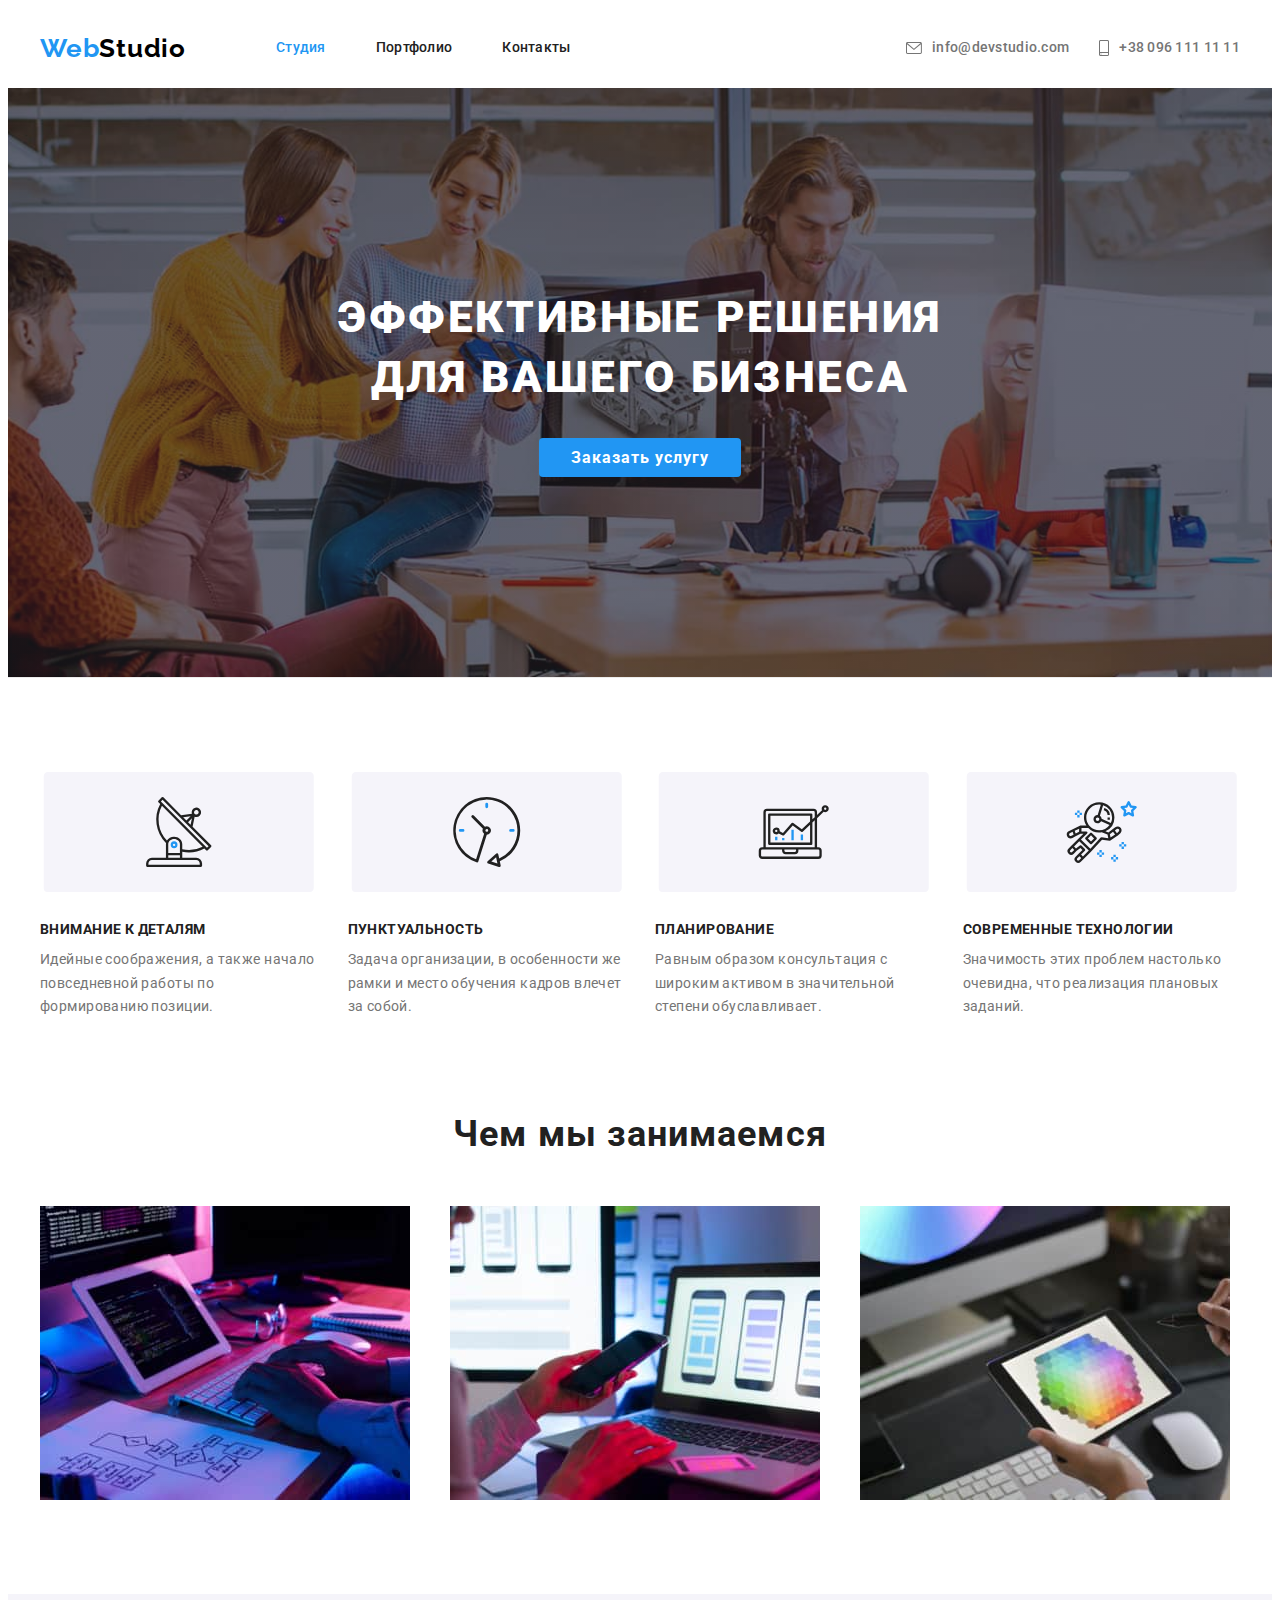
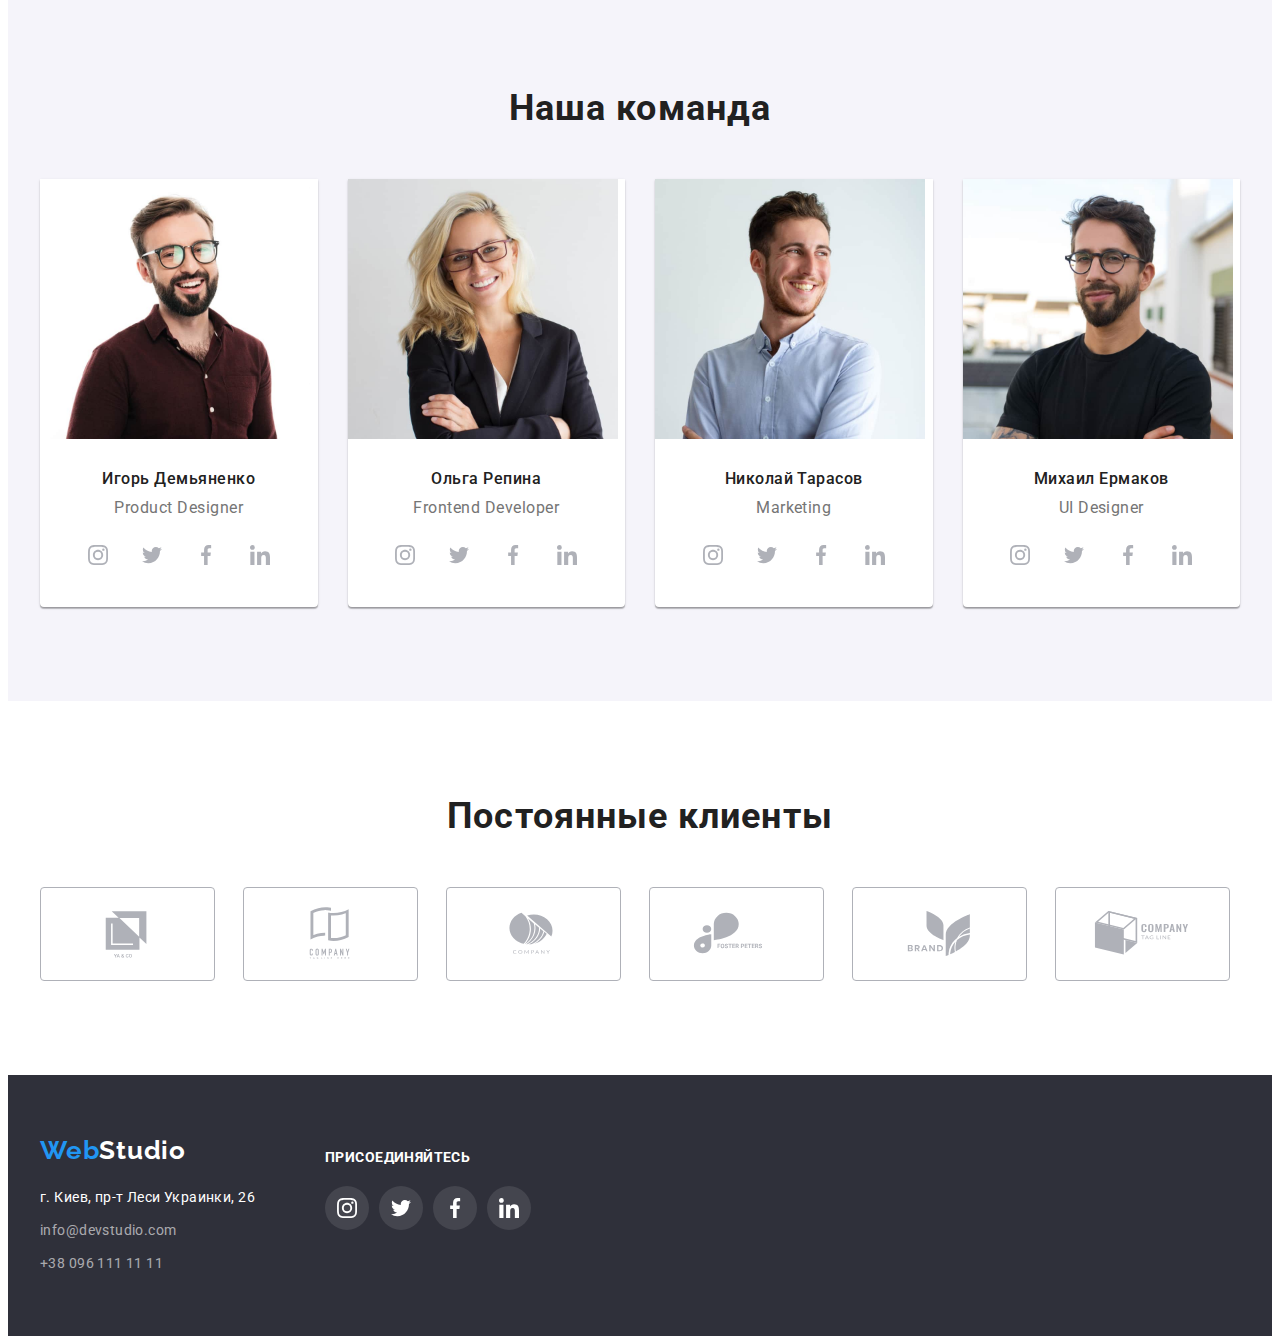
==== index.html @ d2bdb779 "копируем файлы с work 4" ====
<!DOCTYPE html>
<html lang="ru">
  <head>
    <meta charset="UTF-8" />
    <meta http-equiv="X-UA-Compatible" content="IE=edge" />
    <meta name="viewport" content="width=device-width, initial-scale=1.0" />
    <title>WebStudio</title>
    <link rel="preconnect" href="https://fonts.googleapis.com" />
    <link rel="preconnect" href="https://fonts.gstatic.com" crossorigin />
    <link
      href="https://fonts.googleapis.com/css2?family=Raleway:wght@700&family=Roboto:wght@400;500;700;900&display=swap"
      rel="stylesheet"
    />
    <link
      rel="stylesheet"
      href="https://cdnjs.cloudflare.com/ajax/libs/modern-normalize/1.1.0/modern-normalize.min.css"
      integrity="sha512-wpPYUAdjBVSE4KJnH1VR1HeZfpl1ub8YT/NKx4PuQ5NmX2tKuGu6U/JRp5y+Y8XG2tV+wKQpNHVUX03MfMFn9Q=="
      crossorigin="anonymous"
      referrerpolicy="no-referrer"
    />
    <link rel="stylesheet" href="./css/styles.css" />
  </head>
  <body>
    <!--Шапка-->
    <header class="header">
      <div class="container header-nav">
        <nav class="nav">
          <!--Логотип-->
          <a
            class="logo link"
            href="./index.html"
            title="Страница сайта WebStudio"
            ><span class="logo-decor">Web</span>Studio</a
          >
          <!--Постраничная навигация-->
          <ul class="nav-list list">
            <li class="nav-item">
              <a class="nav-link link curent" href="./index.html" title="Студия"
                >Студия</a
              >
            </li>
            <li class="nav-item">
              <a class="nav-link link" href="./portfolio.html" title="Портфолио"
                >Портфолио</a
              >
            </li>
            <li class="nav-item">
              <a class="nav-link link" href="" title="Контакты">Контакты</a>
            </li>
          </ul>
        </nav>
        <!--Меню контактов-->
        <ul class="contacts-list list">
          <li class="contact-item">          
            <a
              href="mailinto:info@devstudio.com"
              title="E-mail адрес"
              class="contacts-link link">
              <svg class="contact-icon" width="16" height="12">
                <use href="./images/icons.svg#icon-envelope"></use>
              </svg> 
            info@devstudio.com</a
            >
          </li>
          <li class="contact-item">            
            <a
              href="tel:+380961111111"
              title="Телефон"
              class="contacts-link link"
              >
              <svg class="contact-icon" width="10" height="16">
                <use href="./images/icons.svg#icon-smartphone"></use>
              </svg>
              +38 096 111 11 11
              </a>
          </li>
        </ul>
      </div>
      <!--Блок Герой-->
      <section class="hero">
        <div class="container">
          <h1 class="hero-title">Эффективные решения для вашего бизнеса</h1>
          <button type="button" class="hero-btn">Заказать услугу</button>
        </div>
      </section>
    </header>
    <!--Основной контент-->
    <main>
      <!--Особенности-->
      <section class="section specials">
        <div class="container">         
          <h2 class="specials-title visually-hidden">Особенности</h2>
          <ul class="special-list list">
            <li class="special-item">
              <svg class="specials-icon" width="270" height="120">
                <use href="./images/icons.svg#icon-antenna"></use>
              </svg>
              <h3 class="special-title">Внимание к деталям</h3>
              <p class="special-text">
                Идейные соображения, а также начало повседневной работы по
                формированию позиции.
              </p>
            </li>
            <li class="special-item">
              <svg class="specials-icon" width="270" height="120">
                <use href="./images/icons.svg#icon-clock"></use>
              </svg>
              <h3 class="special-title">Пунктуальность</h3>
              <p class="special-text">
                Задача организации, в особенности же рамки и место обучения
                кадров влечет за собой.
              </p>
            </li>
            <li class="special-item">
              <svg class="specials-icon" width="270" height="120">
                <use href="./images/icons.svg#icon-diagram"></use>
              </svg>
              <h3 class="special-title">Планирование</h3>
              <p class="special-text">
                Равным образом консультация с широким активом в значительной
                степени обуславливает.
              </p>
            </li>
            <li class="special-item">
              <svg class="specials-icon" width="270" height="120">
                <use href="./images/icons.svg#icon-astronaut"></use>
              </svg>
              <h3 class="special-title">Современные технологии</h3>
              <p class="special-text">
                Значимость этих проблем настолько очевидна, что реализация
                плановых заданий.
              </p>
            </li>
          </ul>
        </div>
      </section>
      <!--Услуги-->
      <section class=" section services">
        <div class="container">
          <h2 class="services-title">Чем мы занимаемся</h2>
        <ul class="services-list list">
          <li class="services-item">
            <img class="services-img" src="./images/box1.jpg" alt="Web разработка" width="370" />
          </li>
          <li class="services-item">
            <img class="services-img"
              src="./images/box2.jpg"
              alt="мобильные приложения"
              width="370"
            />
          </li>
          <li class="services-item">
            <img class="services-img"
              src="./images/box3.jpg"
              alt="адаптация под планшеты"
              width="370"
            />
        </ul>
        </div>        
      </section>
      <!--Команда-->
      <section class="section team">
        <div class="container">
          <h2 class="team-title">Наша команда</h2>
        <ul class="team-list list">
          <li class="team-card">
            <img class="team-img"
              src="./images/crewman1.jpg"
              alt="Игорь Демьяненко"
              width="270"
            />
            <div class="team-board">
                 <h3 class="team-member">Игорь Демьяненко</h3>
            <p lang="en" class="team-desc">Product Designer</p>
            </div>
            <ul class="team-icons list">
              <li class="team-item">
                <a class="team-icons-link link" href="" title="Instagram" target="blank" rel="nooperer noreferrer">
                  <svg class="team-svg" width="20" height="20">
                    <use href="./images/icons.svg#icon-instagram"></use>
                  </svg>
                </a>                
              </li>
              <li class="team-item">
                <a class="team-icons-link link" href="" title="Instagram" target="blank" rel="nooperer noreferrer">
                  <svg class="team-svg" width="20" height="20">
                    <use href="./images/icons.svg#icon-twitter"></use>
                  </svg>
                </a>
              </li>
              <li class="team-item">
                <a class="team-icons-link link" href="" title="Instagram" target="blank" rel="nooperer noreferrer">
                  <svg class="team-svg" width="20" height="20">
                    <use href="./images/icons.svg#icon-facebook"></use>
                  </svg>
                </a>
              </li>
              <li class="team-item">
                <a class="team-icons-link link" href="" title="Instagram" target="blank" rel="nooperer noreferrer">
                  <svg class="team-svg" width="20" height="20">
                    <use href="./images/icons.svg#icon-linkedin"></use>
                  </svg>
                </a>
              </li>
            </ul>
          </li>
          <li class="team-card">
            <img class="team-img" src="./images/crewman2.jpg" alt="Ольга Репина" width="270" />
            <div class="team-board">
            <h3 class="team-member">Ольга Репина</h3>
            <p lang="en" class="team-desc">Frontend Developer</p>
          </div>
                      <ul class="team-icons list">
              <li class="team-item">
                <a class="team-icons-link link" href="" title="Instagram" target="blank" rel="nooperer noreferrer">
                  <svg class="team-svg" width="20" height="20">
                    <use href="./images/icons.svg#icon-instagram"></use>
                  </svg>
                </a>                
              </li>
              <li class="team-item">
                <a class="team-icons-link link" href="" title="Twitter" target="blank" rel="nooperer noreferrer">
                  <svg class="team-svg" width="20" height="20">
                    <use href="./images/icons.svg#icon-twitter"></use>
                  </svg>
                </a>
              </li>
              <li class="team-item">
                <a class="team-icons-link link" href="" title="Facebook" target="blank" rel="nooperer noreferrer">
                  <svg class="team-svg" width="20" height="20">
                    <use href="./images/icons.svg#icon-facebook"></use>
                  </svg>
                </a>
              </li>
              <li class="team-item">
                <a class="team-icons-link link" href="" title="Linkedink" target="blank" rel="nooperer noreferrer">
                  <svg class="team-svg" width="20" height="20">
                    <use href="./images/icons.svg#icon-linkedin"></use>
                  </svg>
                </a>
              </li>
            </ul>
          </li>
          <li class="team-card">
            <img class="team-img"
              src="./images/crewman3.jpg"
              alt="Николай Тарасов"
              width="270"
            />
            <div class="team-board">
            <h3 class="team-member">Николай Тарасов</h3>
            <p lang="en" class="team-desc">Marketing</p>
          </div>
                      <ul class="team-icons list">
              <li class="team-item">
                <a class="team-icons-link link" href="" title="Instagram" target="blank" rel="nooperer noreferrer">
                  <svg class="team-svg" width="20" height="20">
                    <use href="./images/icons.svg#icon-instagram"></use>
                  </svg>
                </a>                
              </li>
              <li class="team-item">
                <a class="team-icons-link link" href="" title="Twitter" target="blank" rel="nooperer noreferrer">
                  <svg class="team-svg" width="20" height="20">
                    <use href="./images/icons.svg#icon-twitter"></use>
                  </svg>
                </a>
              </li>
              <li class="team-item">
                <a class="team-icons-link link" href="" title="Facebook" target="blank" rel="nooperer noreferrer">
                  <svg class="team-svg" width="20" height="20">
                    <use href="./images/icons.svg#icon-facebook"></use>
                  </svg>
                </a>
              </li>
              <li class="team-item">
                <a class="team-icons-link link" href="" title="Linkedink" target="blank" rel="nooperer noreferrer">
                  <svg class="team-svg" width="20" height="20">
                    <use href="./images/icons.svg#icon-linkedin"></use>
                  </svg>
                </a>
              </li>
            </ul>
          </li>
          <li class="team-card">
            <img class="team-img" src="./images/crewman4.jpg" alt="Михаил Ермаков" width="270" />
            <div class="team-board">
            <h3 class="team-member">Михаил Ермаков</h3>
            <p lang="en" class="team-desc">UI Designer</p>
          </div>
          <ul class="team-icons list">
              <li class="team-item">
                <a class="team-icons-link link" href="" title="Instagram" target="blank" rel="nooperer noreferrer">
                  <svg class="team-svg" width="20" height="20">
                    <use href="./images/icons.svg#icon-instagram"></use>
                  </svg>
                </a>                
              </li>
              <li class="team-item">
                <a class="team-icons-link link" href="" title="Twitter" target="blank" rel="nooperer noreferrer">
                  <svg class="team-svg" width="20" height="20">
                    <use href="./images/icons.svg#icon-twitter"></use>
                  </svg>
                </a>
              </li>
              <li class="team-item">
                <a class="team-icons-link link" href="" title="Facebook" target="blank" rel="nooperer noreferrer">
                  <svg class="team-svg" width="20" height="20">
                    <use href="./images/icons.svg#icon-facebook"></use>
                  </svg>
                </a>
              </li>
              <li class="team-item">
                <a class="team-icons-link link" href="" title="Linkedink" target="blank" rel="nooperer noreferrer">
                  <svg class="team-svg" width="20" height="20">
                    <use href="./images/icons.svg#icon-linkedin"></use>
                  </svg>
                </a>
              </li>
            </ul>
          </li>
        </ul>
        </div>
        <!---Клиенты-->
      </section>
            <section class="section clients">
              <div class="container">
                <h2 class="clients-title">Постоянные клиенты</h2>
                <ul class="clients-list list">
                  <li class="client-item">
                    <a class="client-link link" href="" title="Клиент">
                      <svg class="client-svg" width="106" height="60" >
                        <use href="./images/icons.svg#icon-logo"></use>
                      </svg>
                    </a>
                  </li>
                  <li class="client-item">
                    <a class="client-link link" href="" title="Клиент">
                      <svg class="client-svg" width="106" height="60">
                        <use href="./images/icons.svg#icon-logo-1"></use>
                      </svg>
                    </a>
                  </li>
                  <li class="client-item">
                    <a class="client-link link" href="" title="Клиент">
                      <svg class="client-svg" width="106" height="60">
                        <use href="./images/icons.svg#icon-logo-2"></use>
                      </svg>
                    </a>
                  </li>
                  <li class="client-item">
                    <a class="client-link link" href="" title="Клиент">
                      <svg class="client-svg" width="106" height="60">
                        <use href="./images/icons.svg#icon-logo-3"></use>
                      </svg>
                    </a>
                  </li>
                  <li class="client-item">
                    <a class="client-link link" href="" title="Клиент">
                      <svg class="client-svg" width="106" height="60">
                        <use href="./images/icons.svg#icon-logo-4"></use>
                      </svg>
                    </a>
                  </li>
                  <li class="client-item">
                    <a class="client-link link" href="" title="Клиент">
                      <svg class="client-svg" width="106" height="60">
                        <use href="./images/icons.svg#icon-logo-5"></use>
                      </svg>
                    </a>
                  </li>
                </ul>
              </div>
            </section>
    </main>
    <!--Подвал-->
    <footer class="footer">
      <div class="container footer-content">
        <div class="footer-content-address">
          <!--Логотип-->
          <a class="logo link" href="./index.html" title="Страница сайта WebStudio"
            ><span class="logo-decor">Web</span>Studio</a
          >
          <!--Меню контактов-->
          <address class="address">
            <a class="address-map-link link"
              href="https://www.google.com/maps/place/%D0%B1%D1%83%D0%BB.+%D0%9B%D0%B5%D1%81%D0%B8+%D0%A3%D0%BA%D1%80%D0%B0%D0%B8%D0%BD%D0%BA%D0%B8,+26,+%D0%9A%D0%B8%D0%B5%D0%B2,+%D0%A3%D0%BA%D1%80%D0%B0%D0%B8%D0%BD%D0%B0,+02000/@50.4265841,30.5361971,17z/data=!3m1!4b1!4m5!3m4!1s0x40d4cf0e033ecbe9:0x57a4dffefec77da0!8m2!3d50.4265807!4d30.5383858"
              title="г. Киев, пр-т Леси Украинки, 26"
              target="blank"
              rel="nooperer noreferrer"
            
              >г. Киев, пр-т Леси Украинки, 26</a
            >
            <ul class="address-list list">
              <li class="address-item">
                <a class="address-link link"
                  href="mailinto:info@devstudio.com"
                  title="E-mail адрес"
                
                  >info@devstudio.com</a
                >
              </li>
              <li class="address-item">
                <a class="address-link link"
                  href="tel:+380961111111"
                  title="Телефон"
                
                  >+38 096 111 11 11</a
                >
              </li>
            </ul>
          </address>
        </div>
        <div class="footer-content-socials">
          <p class="footer-socials-title"><strong>присоединяйтесь</strong></p>
          <ul class="list footer-socials-list">
            <li class="footer-social-item">
              <a class="footer-social-link link" href="" title="Instagram" target="blank" rel="nooperer noreferrer">
                <svg class="footer-social-svg" width="20" height="20">
                  <use href="./images/icons.svg#icon-instagram"></use>
                </svg>
              </a>
            </li>
            <li class="footer-social-item">
              <a class="footer-social-link link" href="" title="Twitter" target="blank" rel="nooperer noreferrer">
                <svg class="footer-social-svg" width="20" height="20">
                  <use href="./images/icons.svg#icon-twitter"></use>
                </svg>
              </a>
            </li>
            <li class="footer-social-item">
              <a class="footer-social-link link" href="" title="Facebook" target="blank" rel="nooperer noreferrer">
                <svg class="footer-social-svg" width="20" height="20">
                  <use href="./images/icons.svg#icon-facebook"></use>
                </svg>
              </a>
            </li>
            <li class="footer-social-item">
              <a class="footer-social-link link" href="" title="Linkedink" target="blank" rel="nooperer noreferrer">
                <svg class="footer-social-svg" width="20" height="20">
                  <use href="./images/icons.svg#icon-linkedin"></use>
                </svg>
              </a>
            </li>
          </ul>
        </div>
      </div>
    </footer>
  </body>
</html>
---- css/styles.css ----
:root {
  --color-headlines: #212121;
  --color-headlines-second: #ffffff;
  --color-text: #757575;
  --color-decor: #2196f3;
  --color-decor-second: #188ce8;
  --bg-main: #ffffff;
  --bg-footer: #2f303a;
  --bg-section-decor: #f5f4fa;
  --bg-icon: #afb1b8;
  --font-main: Roboto, sans-serif;
  --font-logo: Raleway, sans-serif;
}
body {
  font-family: var(--font-main);
  color: var(--color-text);
  background-color: var(--bg-main);
}
h1,
h2,
h3,
h4,
h5,
h6 {
  color: var(--color-headlines);
  margin-top: 0;
  margin-bottom: 0;
}
p {
  margin: 0;
}
a {
  text-decoration: none;
}
.list {
  list-style: none;
  margin: 0;
  padding: 0;
}
.link {
  text-decoration: none;
}
.container {
  width: 1200px;
  padding-left: 15px;
  padding-right: 15px;
  margin-right: auto;
  margin-left: auto;
}
.section {
  padding-top: 94px;
  padding-bottom: 94px;
}
.visually-hidden {
  position: absolute;
  width: 1px;
  height: 1px;
  margin: -1px;
  padding: 0;
  overflow: hidden;
  border: 0;
  clip: rect(0 0 0 0);
}

/*---header start---*/
.header {
  border-bottom: 1px solid #ececec;
}
.header-nav {
  display: flex;
  align-items: center;
}
.nav {
  display: flex;
  align-items: center;
  margin-right: auto;
}
.nav,
.contacts-list {
  font-weight: 500;
  font-size: 14px;
  line-height: 1.14;
  letter-spacing: 0.02em;
}
.logo {
  margin-right: 90px;
  font-family: var(--font-logo);
  font-weight: 700;
  font-size: 26px;
  line-height: 1.19;
  letter-spacing: 0.03em;
  color: #000000;
}
.logo > .logo-decor {
  color: var(--color-decor);
}
.nav-list {
  display: flex;
}
.nav-item:not(:last-child) {
  margin-right: 50px;
}
.nav-link {
  display: block;
  padding-top: 32px;
  padding-bottom: 32px;
  text-transform: capitalize;
  color: var(--color-headlines);
}
.contacts-list {
  display: flex;
}
.contact-item:not(:last-child) {
  margin-right: 30px;
}
.contacts-link {
  display: flex;
  align-items: center;
  padding-top: 32px;
  padding-bottom: 32px;
  color: inherit;
}
.contact-icon {
  fill: currentColor;
  margin-right: 10px;
}
.nav-link:hover,
.nav-link:focus,
.contacts-link:hover,
.contacts-link:focus {
  color: var(--color-decor);
}
.nav-link.curent {
  color: var(--color-decor);
}
/*hero*/
.hero {
  max-width: 1600px;
  max-height: 600px;
  margin-right: auto;
  margin-left: auto;
  padding: 200px 0;
  text-align: center;
  background-color: var(--bg-footer);
  background-image: linear-gradient(
      rgba(47, 48, 58, 0.4),
      rgba(47, 48, 58, 0.4)
    ),
    url(../images/img-hero.jpg);
  background-repeat: no-repeat;
  background-position: center;
  background-size: cover;
}
.hero-title {
  max-width: 696px;
  margin-right: auto;
  margin-left: auto;
  margin-bottom: 30px;
  font-weight: 900;
  font-size: 44px;
  line-height: 1.36;
  text-align: center;
  letter-spacing: 0.06em;
  text-transform: uppercase;
  color: var(--color-headlines-second);
}
.hero-btn {
  padding: 10px 32px;
  border: none;
  border-radius: 4px;
  font-family: inherit;
  font-weight: 700;
  font-size: 16px;
  text-align: center;
  letter-spacing: 0.06em;
  color: var(--color-headlines-second);
  background-color: var(--color-decor);
  cursor: pointer;
}
.hero-btn:hover,
.hero-btn:focus {
  background-color: var(--color-decor-second);
  filter: drop-shadow(0px 4px 4px rgba(0, 0, 0, 0.25));
}
/*---header end---*/

/*----main start---*/
/*Specials*/

.special-list {
  display: flex;
  flex-wrap: wrap;
  margin: -15px;
}
.special-item {
  flex-basis: calc((100% - 4 * 30px) / 4);
  margin: 15px;
}
.specials-icon {
  display: flex;
  width: 100%;
  margin-bottom: 30px;
}
.special-title {
  margin-bottom: 10px;
  font-weight: 700;
  font-size: 14px;
  line-height: 1.14;
  letter-spacing: 0.03em;
  text-transform: uppercase;
}
.special-text {
  font-size: 14px;
  line-height: 1.71;
  letter-spacing: 0.03em;
}
/*services */
.services.section {
  padding-top: 0;
}
.services-title {
  margin-bottom: 50px;
  font-weight: 700;
  font-size: 36px;
  line-height: 1.17;
  text-align: center;
  letter-spacing: 0.03em;
}
.services-list {
  display: flex;
  flex-wrap: wrap;
  margin: -15px;
}
.services-item {
  flex-basis: calc((100% - 3 * 30px) / 3);
  margin: 15px;
}
.services-img {
  display: block;
}
/*team*/
.team {
  background-color: var(--bg-section-decor);
}
.team-title {
  margin-bottom: 50px;
  font-weight: 700;
  font-size: 36px;
  line-height: 1.16;
  text-align: center;
  letter-spacing: 0.03em;
}
.team-list {
  display: flex;
  flex-wrap: wrap;
  margin: -15px;
}
.team-card {
  flex-basis: calc((100% - 4 * 30px) / 4);
  margin: 15px;
  background-color: var(--bg-main);
  box-shadow: 0px 1px 3px rgba(0, 0, 0, 0.12), 0px 1px 1px rgba(0, 0, 0, 0.14),
    0px 2px 1px rgba(0, 0, 0, 0.2);
  border-radius: 0px 0px 4px 4px;
}
.team-board {
  padding-top: 30px;
  padding-bottom: 16px;
}
.team-img {
  display: block;
}
.team-member {
  margin-bottom: 10px;
  font-weight: 500;
  font-size: 16px;
  line-height: 1.19;
  text-align: center;
  letter-spacing: 0.03em;
}
.team-desc {
  font-size: 16px;
  line-height: 1.19;
  text-align: center;
  letter-spacing: 0.03em;
}
.team-icons {
  display: flex;
  margin-bottom: 30px;
  justify-content: center;
  align-items: center;
}
.team-item {
  margin: 0 5px;
  height: 44px;
  width: 44px;
}
.team-icons-link {
  display: flex;
  width: 100%;
  height: 100%;
  justify-content: center;
  align-items: center;
  border-radius: 50%;
  color: var(--bg-icon);
}
.team-svg {
  display: flex;
  fill: currentColor;
}
.team-icons-link:hover,
.team-icons-link:focus {
  background-color: var(--color-decor);
  color: var(--bg-main);
}
/*Clients*/
.clients-title {
  margin-bottom: 50px;
  font-family: var(--font-main);
  font-weight: 700;
  font-size: 36px;
  line-height: 1.17;
  text-align: center;
  letter-spacing: 0.03em;
  color: var(--color-headlines);
}
.clients-list {
  display: flex;
  flex-wrap: wrap;
  margin: 0 -15px -15px;
}
.client-item {
  flex-basis: calc((100% - 6 * 32px) / 6);
  margin: 0 15px 15px;
}
.client-link {
  display: flex;
  width: 100%;
  padding: 16px 0;
  justify-content: center;
  color: var(--bg-icon);
  border: 1px solid var(--bg-icon);
  border-radius: 4px;
}
.client-link:hover,
.client-link:focus {
  color: var(--color-decor);
  border-color: var(--color-decor);
}
.client-svg {
  fill: currentColor;
}
/*---main end---*/

/*---footer start---*/
.footer {
  background-color: var(--bg-footer);
}
.footer-content {
  display: flex;
}
.footer-content-address {
  margin-top: 60px;
  margin-bottom: 60px;
  margin-right: 70px;
}
.footer-content-socials {
  margin-top: 72px;
  margin-bottom: 100px;
}
.footer .logo {
  display: block;
  margin-right: 0;
  margin-bottom: 20px;
  color: var(--color-headlines-second);
}
.address {
  font-style: normal;
  font-size: 14px;
  line-height: 1.71;
  letter-spacing: 0.03em;
}
.address-map-link {
  display: block;
  margin-bottom: 9px;
  color: var(--color-headlines-second);
}
.address-item:not(:last-child) {
  margin-bottom: 9px;
}
.address-link {
  color: rgba(255, 255, 255, 0.6);
}
.address-map-link:hover,
.address-map-link:focus,
.address-link:hover,
.address-link:focus {
  color: var(--color-decor);
}
.footer-socials-title {
  margin-bottom: 20px;
}
.footer-socials-title > strong {
  margin-bottom: 20px;
  font-family: var(--font-main);
  font-weight: 700;
  font-size: 14px;
  line-height: 1.14;
  letter-spacing: 0.03em;
  text-transform: uppercase;
  color: var(--color-headlines-second);
}
.footer-socials-list {
  display: flex;
  margin: 0 -5px;
}
.footer-social-item {
  width: 44px;
  height: 44px;
  margin: 0 5px;
}
.footer-social-link {
  display: flex;
  width: 100%;
  height: 100%;
  justify-content: center;
  align-items: center;
  color: var(--bg-main);
  border-radius: 50%;
  background-color: rgba(255, 255, 255, 0.1);
}
.footer-social-link:hover,
.footer-social-link:focus {
  background-color: var(--color-decor);
}
.footer-social-svg {
  fill: currentColor;
}
/*--footer end**/

/*PORTFOLIO style*/
.portfolio-list-btns {
  display: flex;
  justify-content: center;
  margin-bottom: 34px;
  font-family: inherit;
}
.portfolio-item:not(:last-child) {
  margin-right: 8px;
}
.portfolio-btn {
  padding: 6px 22px;
  border-radius: 4px;
  border: none;
  font-family: inherit;
  font-weight: 500;
  font-size: 16px;
  line-height: 1.63;
  text-align: center;
  letter-spacing: 0.03em;
  color: var(--color-headlines);
  background-color: var(--bg-section-decor);
  cursor: pointer;
}
.portfolio-btn:hover,
.portfolio-btn:focus {
  color: var(--color-headlines-second);
  background-color: var(--color-decor);
  box-shadow: 0px 3px 1px rgba(0, 0, 0, 0.1), 0px 1px 2px rgba(0, 0, 0, 0.08),
    0px 2px 2px rgba(0, 0, 0, 0.12);
}
.portfolio-cards {
  display: flex;
  flex-wrap: wrap;
  margin: -15px;
}
.portfolio-card-item {
  flex-basis: calc((100% - 3 * 32px) / 3);
  margin: 15px;
}
.portfolio-card-link {
  display: block;
  width: 100%;
  border: 1px solid #eeeeee;
  background-color: var(--bg-main);
}
.portfolio-card-link:hover,
.portfolio-card-link:focus {
  box-shadow: 0px 1px 1px rgba(0, 0, 0, 0.12), 0px 4px 4px rgba(0, 0, 0, 0.06),
    1px 4px 6px rgba(0, 0, 0, 0.16);
  cursor: pointer;
}
.portfolio-card-img {
  display: block;
  width: 100%;
}
.portfolio-card-board {
  padding: 20px 24px;
}
.portfolio-card-title {
  margin-bottom: 4px;
  font-weight: 700;
  font-size: 18px;
  line-height: 2;
  letter-spacing: 0.06em;
}
.portfolio-card-desc {
  font-size: 16px;
  line-height: 1.87;
  letter-spacing: 0.03em;
}
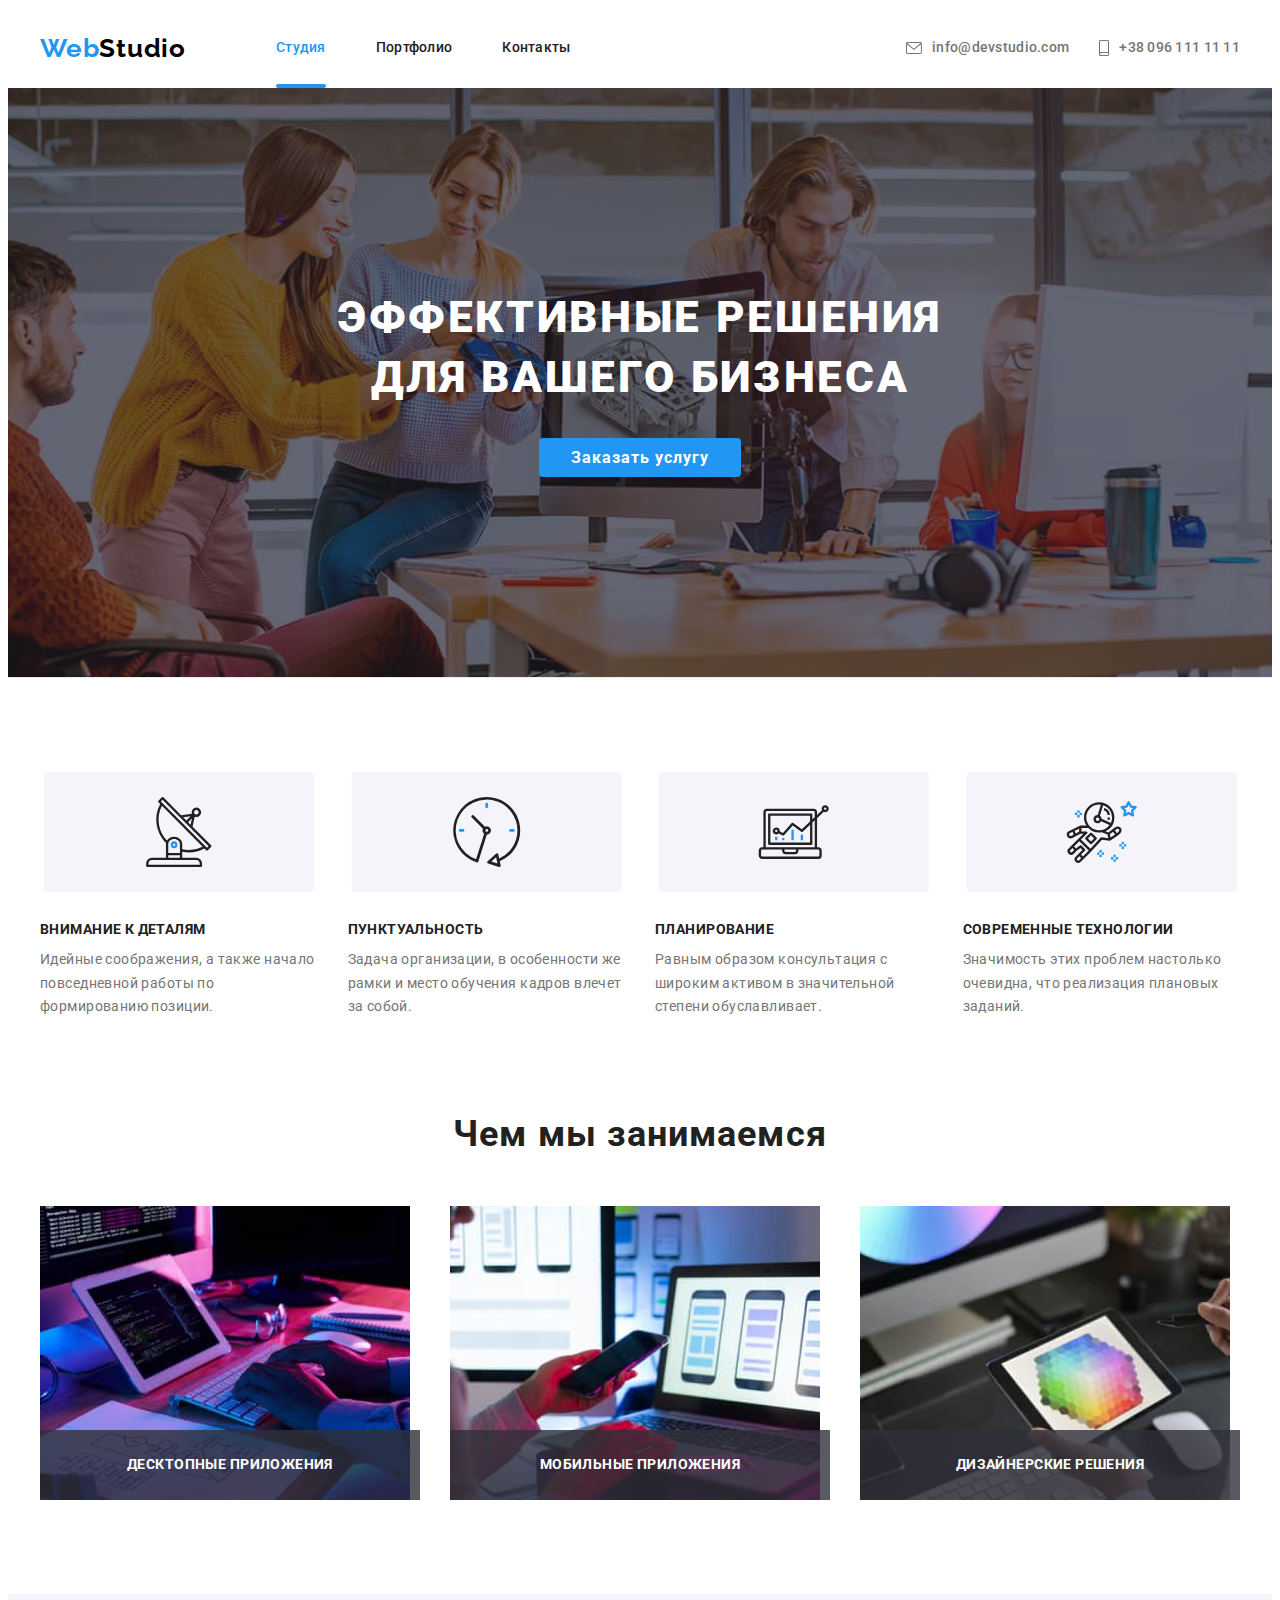
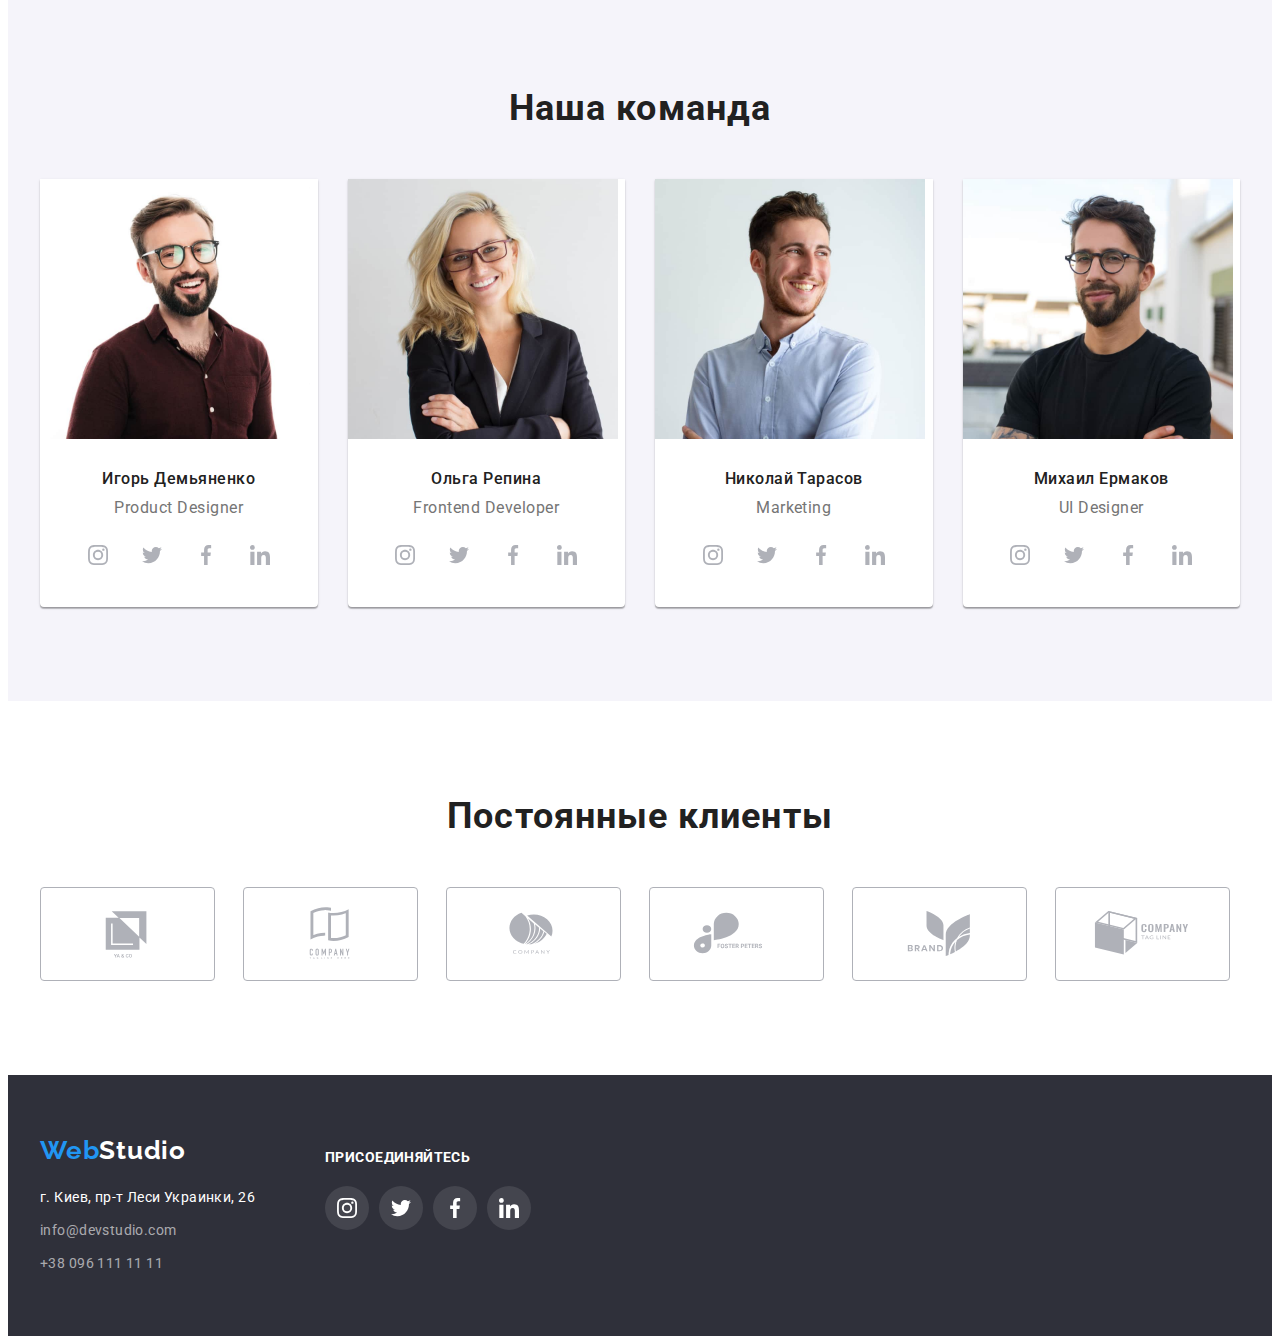
==== commit 8c181cd7: "добавляем подчеркивание на активную ссылку в heder и подписи картинкам услуг" ====
--- a/index.html
+++ b/index.html
@@ -140,21 +140,24 @@
           <h2 class="services-title">Чем мы занимаемся</h2>
         <ul class="services-list list">
           <li class="services-item">
-            <img class="services-img" src="./images/box1.jpg" alt="Web разработка" width="370" />
+            <img class="services-img" src="./images/box1.jpg" alt="Десктопные приложения" width="370" />
+            <p class="services-caption">Десктопные приложения</p>
           </li>
           <li class="services-item">
             <img class="services-img"
               src="./images/box2.jpg"
-              alt="мобильные приложения"
+              alt="Мобильные приложения"
               width="370"
             />
+            <p class="services-caption">Мобильные приложения</p>
           </li>
           <li class="services-item">
             <img class="services-img"
               src="./images/box3.jpg"
-              alt="адаптация под планшеты"
+              alt="Дизайнерские решения"
               width="370"
             />
+            <p class="services-caption">Дизайнерские решения</p>
         </ul>
         </div>        
       </section>
@@ -446,5 +449,6 @@
         </div>
       </div>
     </footer>
+    <script src="./js/modal.js"></script>
   </body>
 </html>
--- a/css/styles.css
+++ b/css/styles.css
@@ -10,6 +10,7 @@
   --bg-icon: #afb1b8;
   --font-main: Roboto, sans-serif;
   --font-logo: Raleway, sans-serif;
+  --timing-function: cubic-bezier(0.4, 0, 0.2, 1);
 }
 body {
   font-family: var(--font-main);
@@ -29,9 +30,6 @@
 p {
   margin: 0;
 }
-a {
-  text-decoration: none;
-}
 .list {
   list-style: none;
   margin: 0;
@@ -132,6 +130,17 @@
 }
 .nav-link.curent {
   color: var(--color-decor);
+  position: relative;
+}
+.nav-link.curent::after {
+  content: "";
+  position: absolute;
+  bottom: 0;
+  left: 0;
+  width: 100%;
+  height: 4px;
+  border-radius: 2px;
+  background-color: var(--color-decor);
 }
 /*hero*/
 .hero {
@@ -232,11 +241,28 @@
   margin: -15px;
 }
 .services-item {
+  position: relative;
   flex-basis: calc((100% - 3 * 30px) / 3);
   margin: 15px;
 }
 .services-img {
   display: block;
+}
+.services-caption {
+  position: absolute;
+  bottom: 0;
+  left: 0;
+  width: 100%;
+  padding: 27px 0;
+  font-family: var(--font-main);
+  font-weight: 700;
+  font-size: 14px;
+  line-height: 1.14;
+  text-align: center;
+  letter-spacing: 0.03em;
+  text-transform: uppercase;
+  color: var(--bg-main);
+  background-color: rgba(47, 48, 58, 0.8);
 }
 /*team*/
 .team {
